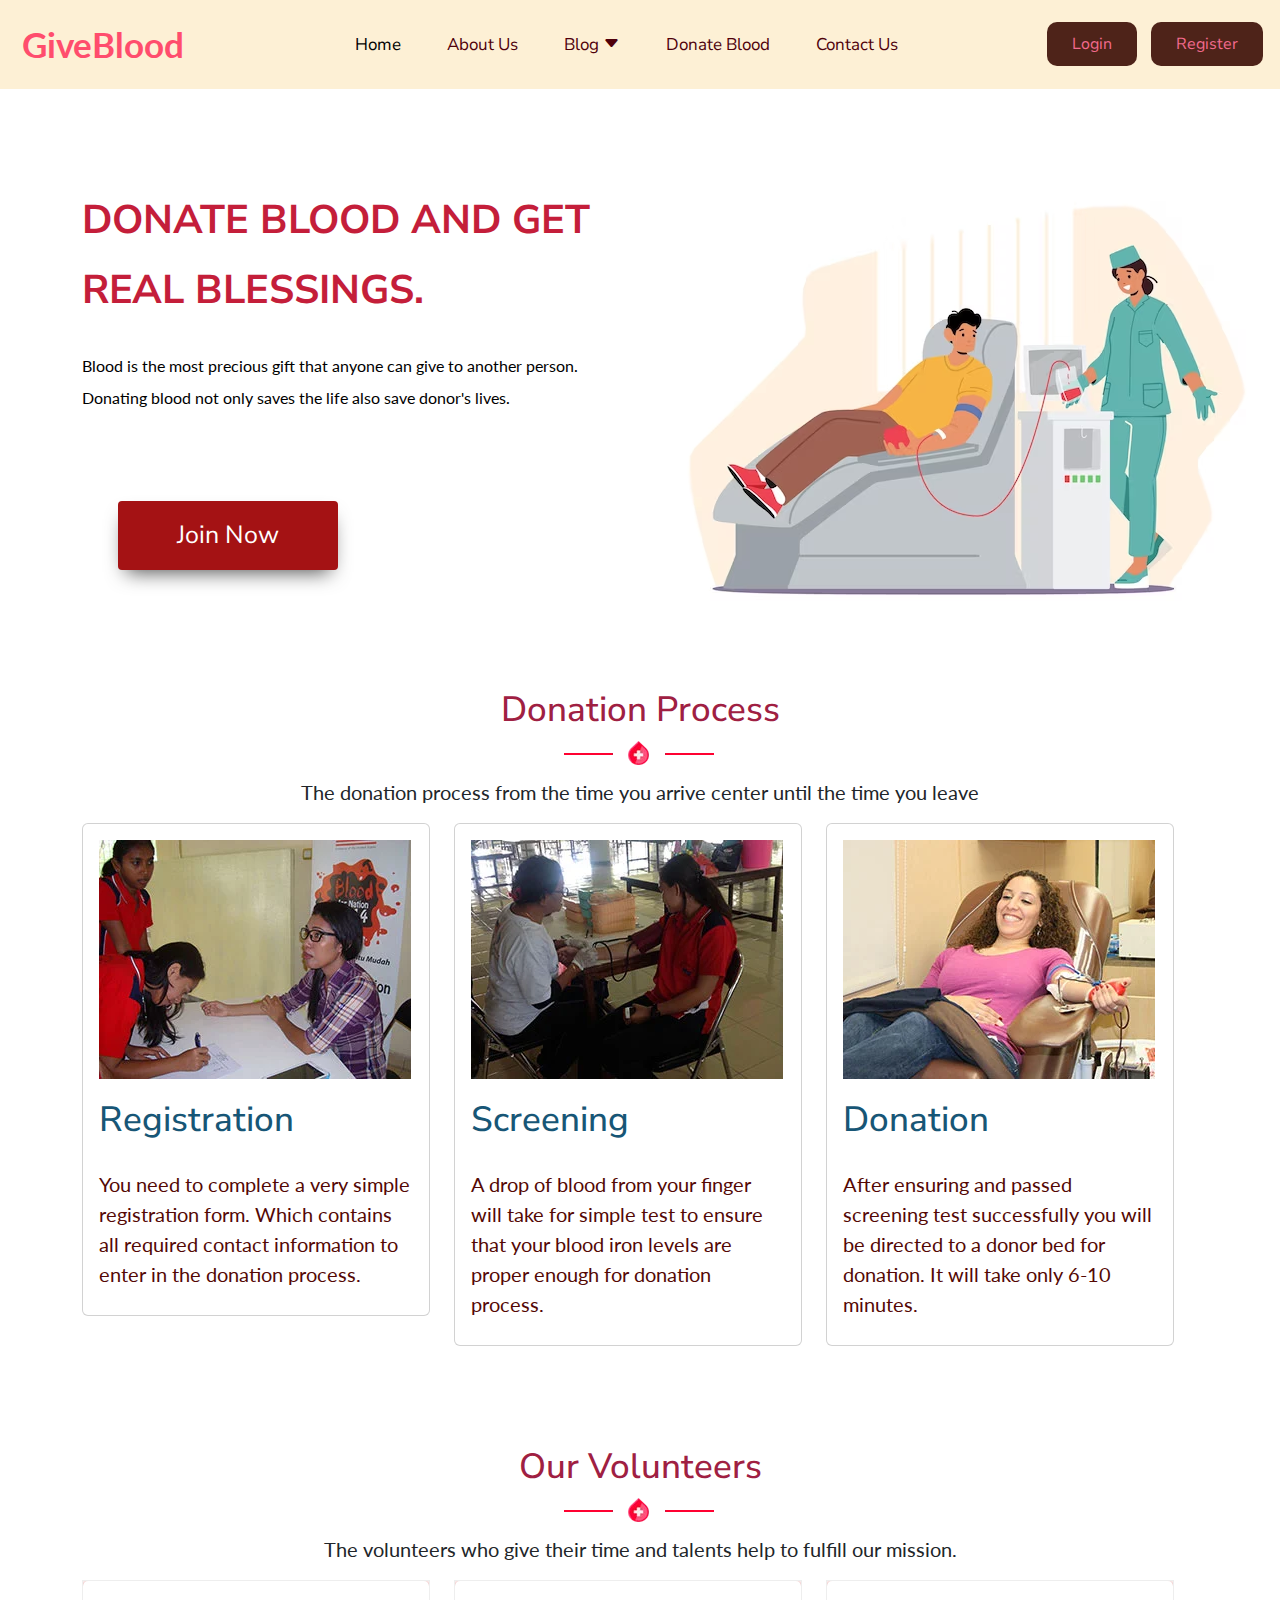
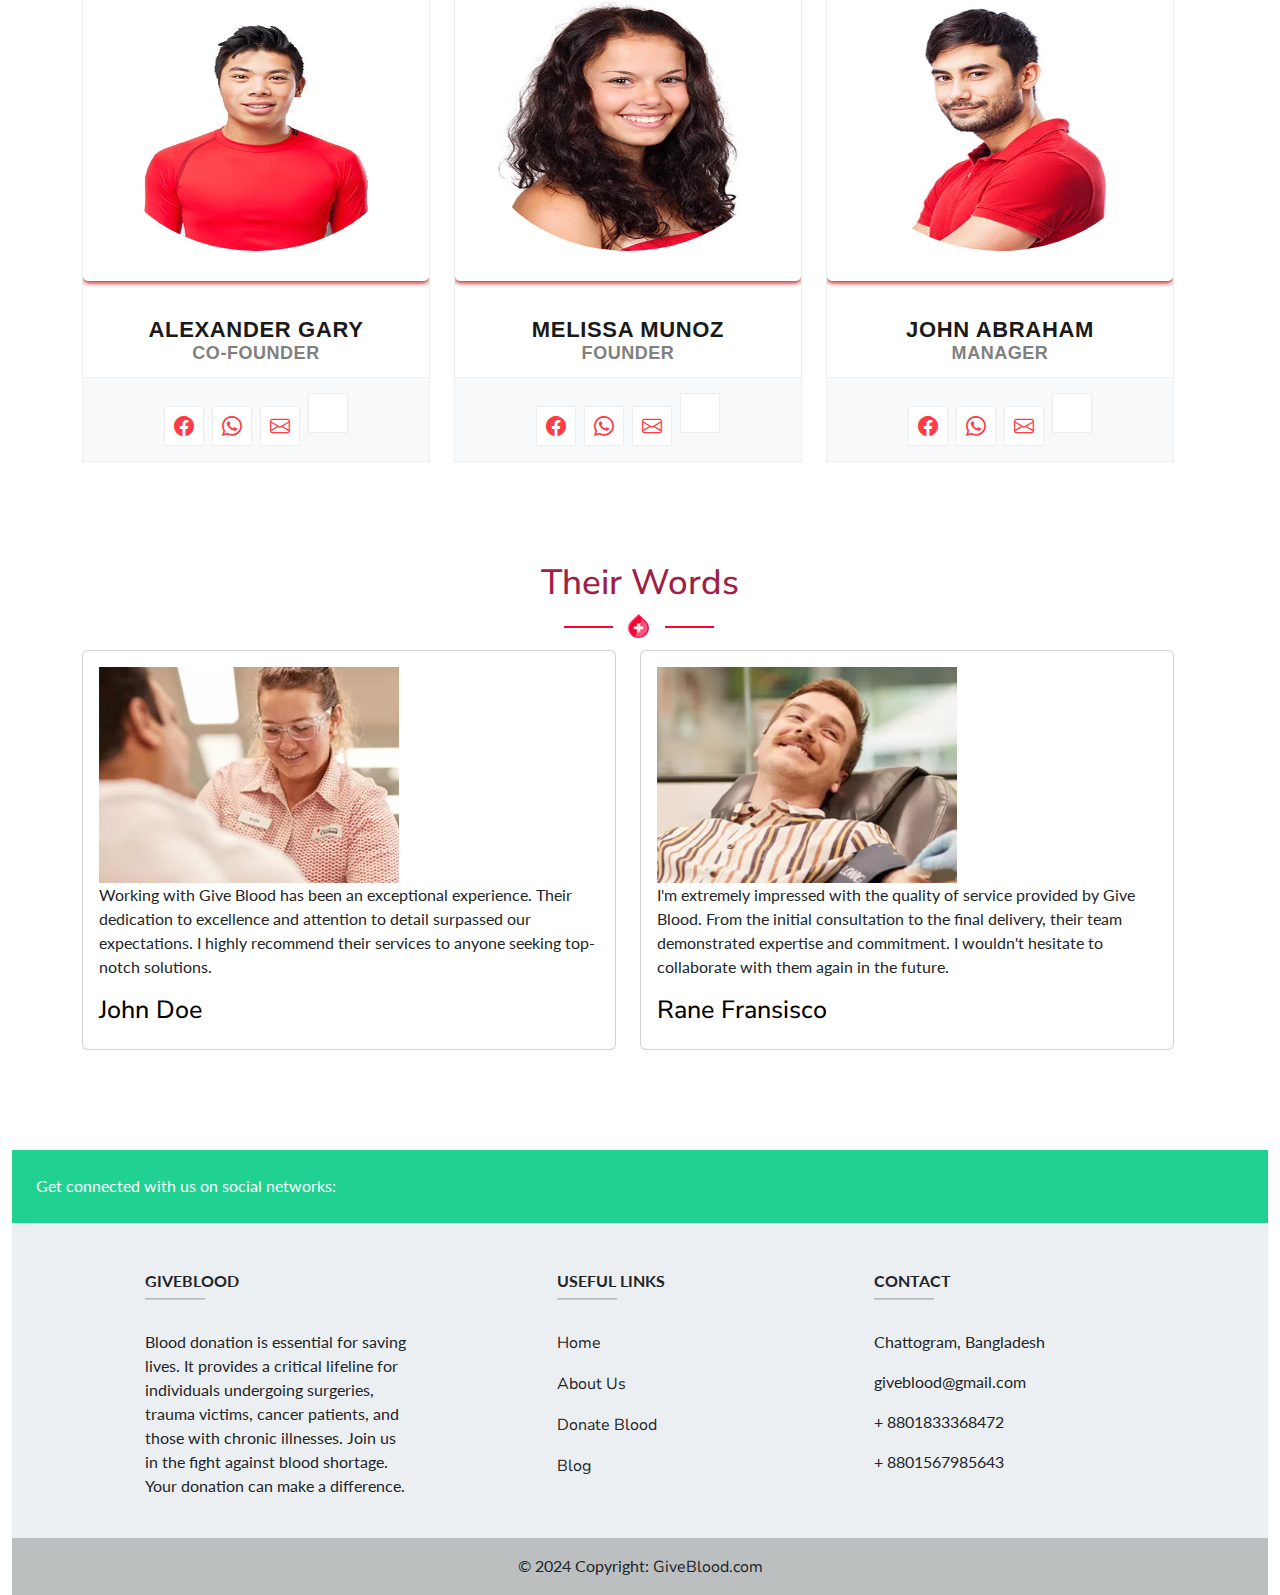
==== index.html @ b0a69bfb "upload" ====
<!DOCTYPE html>
<html lang="en">
<head>
    <meta charset="UTF-8">
    <meta name="viewport" content="width=device-width, initial-scale=1.0">
    <title>Give Blood - Home</title>

    <!-- font awesome cdn -->
    <link rel="stylesheet" href="https://cdnjs.cloudflare.com/ajax/libs/font-awesome/6.5.2/css/all.min.css" integrity="sha512-SnH5WK+bZxgPHs44uWIX+LLJAJ9/2PkPKZ5QiAj6Ta86w+fsb2TkcmfRyVX3pBnMFcV7oQPJkl9QevSCWr3W6A==" crossorigin="anonymous" referrerpolicy="no-referrer" />
    <!-- google fonts link (Nunito) -->
    <link rel="preconnect" href="https://fonts.googleapis.com">
    <link rel="preconnect" href="https://fonts.gstatic.com" crossorigin>
    <link href="https://fonts.googleapis.com/css2?family=Nunito+Sans:ital,opsz,wght@0,6..12,200..   1000;1,6..12,200..1000&display=swap" rel="stylesheet">
    <!-- Lato font family link -->
    <link rel="preconnect" href="https://fonts.googleapis.com">
    <link rel="preconnect" href="https://fonts.gstatic.com" crossorigin>
    <link href="https://fonts.googleapis.com/css2?family=Lato:ital,wght@0,100;0,300;0,400;0,700;0,  900;1,100;1,300;1,400;1,700;1,900&display=swap" rel="stylesheet">

    <!-- bootstrap icon cdn -->
    <link rel="stylesheet" href="https://cdn.jsdelivr.net/npm/bootstrap-icons@1.11.3/font/bootstrap-icons.min.css">
    <!-- bootstrap css link -->
    <link rel="stylesheet" href="./assets/vendors/css/bootstrap.min.css">
    <!-- reset css link -->
    <link rel="stylesheet" href="./assets/css/reset.css">
    <!-- main css link -->
    <link rel="stylesheet" href="./assets/css/style.css">
    <!-- responsive css link -->
    <link rel="stylesheet" href="./assets/css/responsive.css">
</head>
<body>
    <!-- Header Start -->
    <header>
        <nav class="navbar navbar-expand-lg">
            <div class="container-fluid">
              <a class="navbar-brand" href="index.html">GiveBlood</a>
              <button class="navbar-toggler" type="button" data-bs-toggle="collapse" data-bs-target="#navbarSupportedContent" aria-controls="navbarSupportedContent" aria-expanded="false" aria-label="Toggle navigation">
                <span></span>
                <span></span>
                <span></span>
              </button>
              <div class="collapse navbar-collapse justify-content-between" id="navbarSupportedContent">
                <ul class="navbar-nav ms-auto mb-2 mb-lg-0">
                  <li class="nav-item">
                    <a class="nav-link active" aria-current="page" href="index.html">Home</a>
                  </li>
                  <li class="nav-item">
                    <a class="nav-link" href="about.html">About Us</a>
                  </li>
                  <li class="nav-item dropdown">
                    <a class="nav-link dropdown-toggle" href="blog.html" role="button" data-bs-toggle="dropdown" aria-expanded="false">
                      Blog <i class="bi bi-caret-down-fill"></i>
                    </a>
                    <ul class="dropdown-menu">
                      <li><a class="dropdown-item" href="blog.html">Blood Donation Tips</a></li>
                      <li><a class="dropdown-item" href="blog.html">Health & Wellness</a></li>
                      <li><a class="dropdown-item" href="blog.html">Community & Events</a></li>
                      <li><a class="dropdown-item" href="blog.html">Gallery</a></li>
                      <li><a class="dropdown-item" href="blog.html">Campaigns</a></li>
                      <li><a class="dropdown-item" href="blog.html">FAQs</a></li>
                    </ul>
                  </li>
                  <li class="nav-item">
                    <a class="nav-link" href="donate_blood.html">Donate Blood</a>
                  </li>
                  <li class="nav-item">
                    <a class="nav-link" href="contact.html">Contact Us</a>
                  </li>
                </ul>
                <div class="button ms-auto">
                  <button><a class="nav-link" href="login.html">Login</a></button>
                  <button><a class="nav-link" href="register.html">Register</a></button>
              </div>
              </div>
            </div>
          </nav>
    </header>
    <!-- Header End -->

    <!-- Main Start -->
    <main>
      <!--  hero section start -->
      <section id="hero">
        <div class="container">
            <div class="row">
                <div class="col-lg-12 col-md-12">
                    <div class="inner_container">
                        <h1>
                            Donate blood and get real blessings.
                        </h1>					
                        <p>Blood is the most precious gift that anyone can give to another person.<br>
                            Donating blood not only saves the life also save donor's lives.
                        </p>
                        <a href="register.html" target="_blank" class="join_btn">Join Now</a>   
                    </div>
                </div> <!-- end .col-md-12  -->
            </div>
        </div>
    </section>
      <!-- hero section end -->

      
      <!--  donation process start -->
    <section id="donation">
      <div class="container">
        <div class="row">
          <div class="col-md-12 col-sm-12 text-center">
            <h2>Donation Process</h2>
            <img class="text-center" src="./assets/image/heading_line.png" alt="">
            <p class="section-subheading">The donation process from the time you arrive center until the time you leave</p>
          </div>
          <div class="row">
            <div class="col-lg-4 mb-3 mb-sm-0">
              <div class="card">
                <div class="card-body">
                  <img src="./assets/image/card_1_img.webp" alt="">
                  <h2 class="card-title">Registration</h2>
                  <p class="card-text">You need to complete a very simple registration form. Which contains all required contact information to enter in the donation process.</p>
                </div>
              </div>
            </div>
            <div class="col-lg-4">
              <div class="card">
                <div class="card-body">
                  <img src="./assets/image/card_2_img.webp" alt="">
                  <h2 class="card-title">Screening</h2>
                  <p class="card-text">A drop of blood from your finger will take for simple test to ensure that your blood iron levels are proper enough for donation process.</p>
                </div>
              </div>
            </div>
            <div class="col-lg-4">
              <div class="card">
                <div class="card-body">
                  <img src="./assets/image/card_3_img.webp" alt="">
                  <h2 class="card-title">Donation</h2>
                  <p class="card-text">After ensuring and passed screening test successfully you will be directed to a donor bed for donation. It will take only 6-10 minutes.</p>
                </div>
              </div>
            </div>
          </div>
        </div>
      </div>
    </section>
      <!-- donation process end -->

      <!-- our volunteer section start -->
    <section id="volunteers">
      <div class="container">
        <div class="row">
          <div class="col-md-12 col-sm-12 text-center">
            <h2>Our Volunteers</h2>
            <img class="text-center" src="./assets/image/heading_line.png" alt="">
            <p>The volunteers who give their time and talents help to fulfill our mission.</p>
          </div
        </div>
        <div class="row">

        <div class="col-lg-4 col-md-offset-0 col-md-4 col-md-offset-0 col-sm-8 col-sm-offset-2 col-xs-10 col-xs-offset-1">

              <div class="team-layout-1">       

                  <figure class="team-member">
                      <a href="#" title="ALEXANDER GARY">
                          <img src="./assets/image/volunteer_1.webp" alt="ALEXANDER GARY"/>
                      </a>
                  </figure>
                  <article class="team-info">
                      <h3>ALEXANDER GARY</h3>                                   
                      <h4>Co-Founder</h4>
                  </article>
                  <div class="team-content">
                    <div class="team-social-share text-center clearfix">
                        <a href="https://www.facebook.com/" target="_blank" ><i class="bi bi-facebook"></i></a>
                        <a href="https://www.whatsapp.com/" target="_blank"><i class="bi bi-whatsapp"></i></a>
                        <a href="https://mail.google.com/mail" target="_blank"><i class="bi bi-envelope"></i></a>
                        <a href="https://bd.linkedin.com/" target="_blank"><i class="fa-brands fa-linkedin"></i></a>
                    </div> 
                </div>                           
              </div> 
          </div>

          <div class="col-lg-4 col-md-offset-0 col-md-4 col-md-offset-0 col-sm-8 col-sm-offset-2 col-xs-10 col-xs-offset-1">

              <div class="team-layout-1">       

                  <figure class="team-member">
                      <a href="#" title="MELISSA MUNOZ">
                          <img src="./assets/image/volunteer_2.webp" alt="MELISSA MUNOZ" />
                      </a>

                  </figure> 
                  <article class="team-info">
                      <h3>MELISSA MUNOZ</h3>                                   
                      <h4>Founder</h4>
                  </article>
                  <div class="team-content">
                    <div class="team-social-share text-center clearfix">
                        <a href="https://www.facebook.com/" target="_blank" ><i class="bi bi-facebook"></i></a>
                        <a href="https://www.whatsapp.com/" target="_blank"><i class="bi bi-whatsapp"></i></a>
                        <a href="https://mail.google.com/mail" target="_blank"><i class="bi bi-envelope"></i></a>
                        <a href="https://bd.linkedin.com/" target="_blank"><i class="fa-brands fa-linkedin"></i></a>
                    </div> 
                </div>                               
              </div>
          </div> 

          <div class="col-lg-4 col-md-offset-0 col-md-4 col-md-offset-0 col-sm-8 col-sm-offset-2 col-xs-10 col-xs-offset-1">

              <div class="team-layout-1">       

                  <figure class="team-member">
                      <a href="#" title="JOHN ABRAHAM">
                          <img src="./assets/image/volunteer_3.webp" alt="JOHN ABRAHAM" />
                      </a>                               
                  </figure> 

                  <article class="team-info">
                      <h3>JOHN ABRAHAM</h3>                                   
                      <h4>Manager</h4>
                  </article>
                  <div class="team-content">
                    <div class="team-social-share text-center clearfix">
                        <a href="https://www.facebook.com/" target="_blank" ><i class="bi bi-facebook"></i></a>
                        <a href="https://www.whatsapp.com/" target="_blank"><i class="bi bi-whatsapp"></i></a>
                        <a href="https://mail.google.com/mail" target="_blank"><i class="bi bi-envelope"></i></a>
                        <a href="https://bd.linkedin.com/" target="_blank"><i class="fa-brands fa-linkedin"></i></a>
                    </div> 
                </div>                               
              </div>
          </div> 
      </div> 
      </div>
    </section>
    <!-- our volunteer section end -->

    <!--Our Testimonial Section Start-->
    <section id="testimonial">
      <div class="container">
        <div class="row">
          <div class="col-md-12 col-sm-12 text-center">
            <h2>Their Words</h2>
            <img src="./assets/image/heading_line.png" alt="">
          </div>
          <div class="row">
            <div class="col-lg-6 mb-3 mb-sm-0">
              <div class="card">
                <div class="card-body">
                  <img class="text-center"src="./assets/image/testimonial_img_1.webp" alt="" width="300px">
                  <p class="card-text">Working with Give Blood has been an exceptional experience. Their dedication to excellence and attention to detail surpassed our expectations. I highly recommend their services to anyone seeking top-notch solutions.</p>
                  <h2 class="card-title">John Doe</h2>
                </div>
              </div>
            </div>
            <div class="col-lg-6">
              <div class="card">
                <div class="card-body">
                  <img class="text-center"src="./assets/image/testimonial_img_2.webp" alt="" width="300px">
                  <p class="card-text">I'm extremely impressed with the quality of service provided by Give Blood. From the initial consultation to the final delivery, their team demonstrated expertise and commitment. I wouldn't hesitate to collaborate with them again in the future.</p>
                  <h2 class="card-title">Rane Fransisco</h2>
                </div>
              </div>
            </div>
          </div>
        </div>
      </div>
    </section>
<!--Our Testimonial Section End-->
    </main>
    <!-- Main End -->

    <!-- Footer Start -->
    <footer>
      <div class="container-fluid">
        <!-- Footer -->
        <footer
                class="text-center text-lg-start text-dark"
                style="background-color: #ECEFF1"
                >
          <!-- Section: Social media -->
          <section
                   class="d-flex justify-content-between p-4 text-white"
                   style="background-color: #21D192"
                   >
            <!-- Left -->
            <div class="me-5">
              <span>Get connected with us on social networks:</span>
            </div>
            <!-- Left -->
      
            <!-- Right -->
            <div>
              <a href="https://www.facebook.com/" target="_blank" class="text-white me-4">
                <i class="fab fa-facebook-f"></i>
              </a>
              <a href="https://www.twitter.com/" target="_blank" class="text-white me-4">
                <i class="fab fa-twitter"></i>
              </a>
              <a href="https://www.google.com/" target="_blank"  class="text-white me-4">
                <i class="fab fa-google"></i>
              </a>
              <a href="https://www.instagram.com/" target="_blank"  class="text-white me-4">
                <i class="fab fa-instagram"></i>
              </a>
              <a href="https://bd.linkedin.com/" target="_blank"  class="text-white me-4">
                <i class="fab fa-linkedin"></i>
              </a>
            </div>
            <!-- Right -->
          </section>
          <!-- Section: Social media -->
      
          <!-- Section: Links  -->
          <section class="">
            <div class="container text-center text-md-start mt-5">
              <!-- Grid row -->
              <div class="row mt-3">
                <!-- Grid column -->
                <div class="col-md-3 col-lg-4 col-xl-3 mx-auto mb-4">
                  <!-- Content -->
                  <h6 class="text-uppercase fw-bold">GiveBlood</h6>
                  <hr
                      class="mb-4 mt-0 d-inline-block mx-auto"
                      style="width: 60px; background-color: #7c4dff; height: 2px"
                      />
                  <p>
                    Blood donation is essential for saving lives. It provides a critical lifeline for individuals undergoing surgeries, trauma victims, cancer patients, and those with chronic illnesses. Join us in the fight against blood shortage. Your donation can make a difference.
                  </p>
                </div>
                <!-- Grid column -->
                <!-- Grid column -->
                <div class="col-md-3 col-lg-2 col-xl-2 mx-auto mb-4">
                  <!-- Links -->
                  <h6 class="text-uppercase fw-bold">Useful links</h6>
                  <hr
                      class="mb-4 mt-0 d-inline-block mx-auto"
                      style="width: 60px; background-color: #7c4dff; height: 2px"
                      />
                  <p>
                    <a href="index.html" class="text-dark">Home</a>
                  </p>
                  <p>
                    <a href="about.html" class="text-dark">About Us</a>
                  </p>
                  <p>
                    <a href="donate_blood.html" class="text-dark">Donate Blood</a>
                  </p>
                  <p>
                    <a href="blog.html" class="text-dark">Blog</a>
                  </p>
                </div>
                <!-- Grid column -->
      
                <!-- Grid column -->
                <div class="col-md-4 col-lg-3 col-xl-3 mx-auto mb-md-0 mb-4">
                  <!-- Links -->
                  <h6 class="text-uppercase fw-bold">Contact</h6>
                  <hr
                      class="mb-4 mt-0 d-inline-block mx-auto"
                      style="width: 60px; background-color: #7c4dff; height: 2px"
                      />
                  <p><i class="fas fa-home mr-3"></i> Chattogram, Bangladesh</p>
                  <p><i class="fas fa-envelope mr-3"></i> giveblood@gmail.com</p>
                  <p><i class="fas fa-phone mr-3"></i> + 8801833368472</p>
                  <p><i class="fas fa-print mr-3"></i> + 8801567985643</p>
                </div>
                <!-- Grid column -->
              </div>
              <!-- Grid row -->
            </div>
          </section>
          <!-- Section: Links  -->
      
          <!-- Copyright -->
          <div
               class="text-center p-3"
               style="background-color: rgba(0, 0, 0, 0.2)"
               >
            © 2024 Copyright:
            <a class="text-dark" href="https://giveblood.com/"
               >GiveBlood.com</a
              >
          </div>
          <!-- Copyright -->
        </footer>
        <!-- Footer -->
      </div>
      <!-- End of .container -->
    </footer>
    <!-- Footer End -->








    <!-- jquery JS src -->
    <script src="./assets/vendors/js/jquery-3.7.1.min.js"></script>
    <!-- bootstrap JS src -->
    <script src="./assets/vendors/js/bootstrap.bundle.min.js"></script>
    <!-- Main Jquery JS src -->
    <script src="./assets/js/jquery.js"></script>
    <!-- main app.js src -->
    <script src="./assets/js/app.js"></script>
</body>
</html>
---- assets/css/style.css ----
/* hero section css start */
#hero .inner_container{
    width: 50%;
}
#hero{
    background-image: url(./../image/banner_bg.avif);
    background-position: right;
    background-repeat: no-repeat;
    height:600px;
    display: flex;
    align-items: center;
}
#hero .inner_container h1 {
    font-size: 40px;
    line-height: 70px;
    font-weight: 400px;
    color:#C41E3A;
    padding-top: 14px;
    padding-bottom: 17px;
    text-transform: uppercase;
  }
#hero .inner_container p{
    font-size: 16px;
    color:black;
    line-height: 32px;
    padding-bottom: 35px;
  }
#hero .join_btn{
    border-radius: 4px;
    background-color: #A41214;
    border: none;
    color: #fff;
    text-align: center;
    font-size: 25px;
    padding: 16px;
    width: 220px;
    transition: all 0.5s;
    cursor: pointer;
    margin: 36px;
    box-shadow: 0 10px 20px -8px rgba(0, 0, 0,.7);
}

#hero .join_btn{
    cursor: pointer;
    display: inline-block;
    position: relative;
    transition: 0.5s;
  }
  

#hero .join_btn:after {
    content: '»';
    position: absolute;
    opacity: 0;  
    top: 14px;
    right: -20px;
    transition: 0.5s;
  }
  

#hero .join_btn:hover{
    padding-right: 24px;
    padding-left:8px;
  }
  

#hero .join_btn:hover:after {
    opacity: 1;
    right: 10px;
}
  
/* hero section css end */

/* donation process css start */
#donation{
    margin-bottom: 100px;
}
#donation h2{
    font-size: 35px;
    color: #9F2042;
}
#donation p{
    font-size: 20px;
}
#donation .card{
    transition: 0.5s ;
}
#donation .card:hover{
    transform: scale(1.05) ;
    box-shadow: rgba(50, 50, 93, 0.25) 0px 13px 27px -5px, rgba(255, 80, 80, 2.3) 0px 8px 16px -8px;;
}
#donation .card-body h2{
    padding: 20px 0 ;
    position: relative;
    color:#175676;
}
#donation .card-body p{
    padding: 0 0 10px;
    color: #540804;
}
#donation .card-body img{
    transition: transform .2s;
}
#donation .card-body img:hover{
  transform: rotate(5deg);
  transition: transform 0.3s ease-in-out;
}
#donation .card-body h2::after{
    position: absolute;
    content: "";
    width: 0%;
    height: 2px;
    background-color: #f45b5b;
    right: 0;
    bottom: 0;
    transition: 0.5s;
}
#donation .card-body h2:hover::after,
#donation .card-body h2.active::after {
    width: 50%;
    left: 0;
    right: auto;
}

/* donation process css end */

/* our volunteers css start */
#volunteers{
    margin-bottom: 100px;
}
#volunteers h2{
    font-size: 35px;
    color: #9F2042;
}
#volunteers p{
    font-size: 20px;
}
  .team-layout-1 {
    text-align: center;
    position: relative;
    overflow: hidden;
    border: 1px solid #EEE;
  }
  .team-layout-1 .team-member img {
    vertical-align: middle;
    width: 100%;
  }
  .team-layout-1 .team-info {
    padding: 5px 12px;
    text-align: center;
  }
  .team-layout-1 h3 {
    font-family: 'Dosis', sans-serif;
    text-transform: uppercase;
    margin: 15px 0 0 0;
    font-size: 22px;
    letter-spacing: 0.03em;
    font-weight: 700;
    color: #1A1A1A;
  }
  .team-layout-1 h4 {
    font-family: 'Dosis', sans-serif;
    color: #808080;
    text-transform: uppercase;
    font-size: 18px;
    letter-spacing: 0.03em;
    font-weight: 600;
  }
  .team-layout-1 p {
    margin-top: 0;
  }
  .team-layout-1 .team-content {
    background: #F8F9FA;
  }
  .team-layout-1 .team-content .team-social-share {
    border-top: 1px solid #EEE;
    margin: 0px 0px;
    padding: 15px;
  }
  .team-layout-1 .team-content .team-social-share a {
    display: inline-block;
    height: 40px;
    line-height: 40px;
    margin: 0 2px;
    text-align: center;
    font-size: 20px;
    width: 40px;
    color: #FE3C47;
    border: 1px solid #EEE;
    background: #FFFFFF;
  }
  .team-layout-1 .team-content .team-social-share a:hover {
    color: #d3010d;
  }
/* our volunteers css end */

/* testimonial section css start */
#testimonial{
    margin-bottom: 100px;
}
#testimonial h2{
    font-size: 35px;
    color: #9F2042;
}
#testimonial p{
    font-size: 16px;
}
#testimonial .card-title{
    font-size: 25px;
    color: black;
}
/* testimonial section css end */

/* about us page css start */

/* hero section start */

#hero_about{
    background-image: url(./../image/home_1_slider_1.webp);
    height: 550px;
    background-size: cover;
    background-repeat: no-repeat;
    height:600px;
    display: flex;
    align-items: center;
    margin-bottom: 100px;
}
#hero_about p{
    text-align: center;
    width: 100%;
    font-size: 65px;
    color:#219ebc;
}
/* hero section end */

/* our mission and vision */

#mission_vision {
    padding: 50px 0;
    text-align: center;
}
#mission_vision #line_img{
    padding-bottom: 20px;
}
#mission_vision .container {
    display: flex;
    justify-content: space-around;
    align-items: flex-start;
    position: relative; /* Add relative positioning to the container */
}
#mission_vision span h2{
    font-size: 35px;
}
#mission_vision img{
    margin-bottom: 35px;
}
#mission_vision .mission,
#mission_vision .vision {
    width: 45%; /* Adjust width as needed */
}

#mission_vision .vision::before {
    content: "";
    position: absolute;
    top: 50%;
    width: 2px;
    height: 100%;
    background-color: #7e0808; /* Adjust color as needed */
    transform: translateY(-50%);
}
#mission_vision .mission::before{
    content: "";
    position: absolute;
    width: 35px;
    height: 35px;
    border-radius: 50%;
    border: 2px dotted #7e0808;
    top: -10%;
    left: 47.5%;
    background-color: #4169E1;
    z-index: 99;
}
#mission_vision .mission::after{
    content: "";
    position: absolute;
    width: 20px;
    height: 20px;
    border-radius: 50%;
    border: 2px dotted #025402;
    top: -6.8%;
    left: 48.15%;
    background-color: 	#FF00FF;
    z-index: 99;
}

#mission_vision .vision::before {
    left: 49%; /* Adjust position as needed */
}

#mission_vision h2 {
    font-size: 28px;
    color: #d50e0e;
    text-align: center;
    margin-bottom: 10px;
    position: relative; /* Add relative positioning to the headings */
}
#mission_vision #symbol{
    font-size: 20px;
    color:	#DE3163;
    margin-left: 150px;
    padding-bottom: 20px;
}
#mission_vision i {
    margin-right: 10px;
}

#mission_vision p {
    font-size: 18px;
    line-height: 32px;
}

/* our mission and vision end */

/* counter up section css start */
.section-counter {
  position: relative;
  overflow: hidden;
  padding: 80px 0px;
}
.section-counter .counter-block {
  margin: 30px 0;
  background: #fffefe;
  padding: 25px 0;
  box-shadow: rgba(0, 0, 0, 0.24) 0px 3px 8px;
}
.section-counter .counter-block h4 {
  margin-top: 15px;
  font-family: 'Source Sans Pro', sans-serif;
  font-weight: 500;
  font-family: 'Dosis', sans-serif;
  font-size: 24px;
  text-align: center;
  text-transform: uppercase;
  color: #000000;
  letter-spacing: 0.02em;
  position: relative;
}
.section-counter .counter-block .counter {
  display: block;
  margin-top: 0px;
  font-size: 42px;
  color: #FE3C47;
  font-weight: 600;
  font-family: 'Dosis', sans-serif;
}
.section-counter .counter-block .icon{
  border-radius: 0;
  font-size: 48px;
  line-height: 50px;
  margin: 20px 0;
  text-align: center;
  color: #111;
  opacity: 0.4;
}

/* counter up section css end */

/* why donate blood css start */
.why-donate {
    padding: 50px 0;
    text-align: center;
  }
  
  .why-donate h2 {
    font-size: 35px;
    margin-bottom: 30px;
    color: #a00f0f;
  }
  
  .card-container {
    display: flex;
    flex-wrap: wrap;
    justify-content: center;
    gap: 20px;
  }
  
  .benefit-card {
    background-color: #ffbaba;
    border-radius: 5px;
    padding: 20px;
    width: 300px; /* Adjust width as needed */
    box-shadow: 0 2px 5px rgba(0, 0, 0, 0.1);
    transition: all 0.2s ease-in-out;
  }
  
  .benefit-card:hover {
    transform: scale(1.02);
  }
  
  .benefit-card img {
    width: 100%;
    border-radius: 5px;
    margin-bottom: 15px;
  }
  
  .benefit-card h3 {
    font-size: 1.2rem;
    margin-bottom: 10px;
    color: #333;
  }
  
  .benefit-card p {
    font-size: 1rem;
    line-height: 32px;
    color: #666;
  }
  
  .disclaimer {
    margin-top: 20px;
    font-size: 0.8rem;
    color: #999;
    padding-bottom: 20px;
  }
  
  .btn-primary {
    display: inline-block;
    padding: 10px 20px;
    background-color: #e74c3c; /* Replace with your primary color */
    color: #fff;
    border: none;
    border-radius: 5px;
    font-size: 1rem;
    margin-top: 20px;
    cursor: pointer;
    transition: all 0.2s ease-in-out;
  }
  
  .btn-primary:hover {
    background-color: #c0392b;
  }
  /* why donate blood end */

  /* how to donate css start */
  #how-to-donate {
    background-color: #ffffff;
    padding: 50px 0;
    text-align: center;
}
#how-to-donate h2{
    font-size: 35px;
    margin-bottom: 20px;
    color:#C41E3A;
    text-align: center;
}
.steps {
    display: flex;
    flex-wrap: wrap;
    justify-content: center;
}

.step {
    width: calc(33.33% - 20px);
    margin: 0 10px 20px;
    padding: 30px;
    background-color: #d25555;
    box-shadow: 0 2px 5px rgba(0, 0, 0, 0.1);
    border-radius: 15px;
    text-align: center;
    transition: transform 0.3s ease;
}

.step:hover {
    transform: translateY(-5px);
}

.step-number {
    font-size: 24px;
    font-weight: bold;
    color: #ffffff; 
    margin-bottom: 20px;
}

.step-content h3 {
    font-size: 20px;
    margin-bottom: 20px;
    color: 	#FAD5A5; 
}

.step-content p {
    font-size: 16px;
    color: #ffffff;
    line-height: 1.5;
}
.btn-container {
    text-align: center; 
    margin-top: 40px; 
}
.btn:hover {
    background-color: #c82333; 
}
.btn {
    display: inline-block;
    background-color: #dc3545;
    color: #fff;
    padding: 10px 20px;
    text-decoration: none;
    border-radius: 5px;
    transition: background-color 0.3s ease;
    margin: auto;
}

.btn:hover {
    background-color: #c82333; 
}

  /* how to donate css end */

/* impect css start*/
#impact {
    padding: 50px 0;
    text-align: center;
}

#impact h2 {
    font-size: 35px;
    font-weight: bold;
    margin-bottom: 20px;
    color:#c31b1b;
    text-align: center;
}

#impact .text-block {
    margin: 80px 0px;
    width: 50%;
    background-color: #d2d2ed;
}

#impact .text-block p {
    font-size: 18px;
    line-height: 1.6;
    text-align: center;
    padding-top: 25px;
}

#impact .video-testimonial {
    width: 50%; 
    padding: 40px 20px;
}

#impact .video-testimonial iframe {
    border: 10px solid #fd4545; 
    border-radius: 20px; 
    box-shadow: 0 0 20px rgba(0, 0, 0, 0.1); 
    transition: transform 0.3s ease; 
}

#impact .video-testimonial:hover iframe {
    transform: scale(1.05); 
}
/* impect css end */


 /* volunteer section css start */

  .volunteer {
    padding: 50px 0;
    text-align: center;
  }
  
  .volunteer h2 {
    font-size: 35px;
    margin-bottom: 15px;
    color: #a00f0f;
  }
 .volunteer span{
    font-size:  20px;
 }
  .card-container {
    display: flex;
    flex-wrap: wrap;
    justify-content: center;
    gap: 20px;
    margin-top: 50px;
  }
  
  .volunteer_card {
    background-color: #fcfcfc;
    border-radius: 5px;
    padding: 20px;
    width: 300px; /* Adjust width as needed */
    box-shadow: 0 2px 5px rgba(0, 0, 0, 0.1);
    transition: all 0.2s ease-in-out;
  }
  
  .volunteer_card:hover {
    transform: scale(1.02);
  }
  
  .volunteer_card img {
    width: 100%;
    border-radius: 5px;
    margin-bottom: 15px;
  }
  
  .volunteer_card h3 {
    font-size: 1.2rem;
    margin-bottom: 10px;
    color: #333;
  }
  
  .volunteer_card p {
    font-size: 1rem;
    line-height: 32px;
    color: #666;
  }

  .btn-primary {
    display: inline-block;
    padding: 10px 20px;
    background-color: #e74c3c; /* Replace with your primary color */
    color: #fff;
    border: none;
    border-radius: 5px;
    font-size: 1rem;
    margin-top: 20px;
    cursor: pointer;
    transition: all 0.2s ease-in-out;
  }
  
  .btn-primary:hover {
    background-color: #c0392b;
  }

  /* volunteer section css end */

  /* our team css start */

.our-team {
    padding: 50px 0;
    text-align: center;
  }
  
  .our-team h2 {
    font-size:35px;
    margin-bottom: 20px;
    color: #a00f0f;
  }
  
  .team-members {
    display: flex;
    flex-wrap: wrap;
    justify-content: center;
    gap: 20px;
  }
  
  .team-member {
    text-align: center;
    padding: 20px;
    border-radius: 5px;
    box-shadow: 0 2px 5px rgba(184, 27, 27, 2.1);
  }
  .team-member:hover{
    transform: skew(1deg) scale(1.05);
    background-color: #d25555;
  }
  .team-member img {
    width: 250px;
    height: 250px;
    border-radius: 50%;
    margin-bottom: 10px;
  }
  .team-member img:hover{
    border: 3px solid #540000;
  }
  .team-member h3 {
    font-size: 25px;
    margin-bottom: 10px;
    color: #060606;
  }
  .team-member p {
    font-size: 18px;
    color: #000000;
  }
  
  /* our team css end */
 /* Style for Volunteer Opportunities section */
#be_volunteer a{
    margin-left: 45%;
    margin-bottom: 150px;
}
/* volunteer css end */
/* about us page css end */

/* blog page css start */



/* blog page css end */
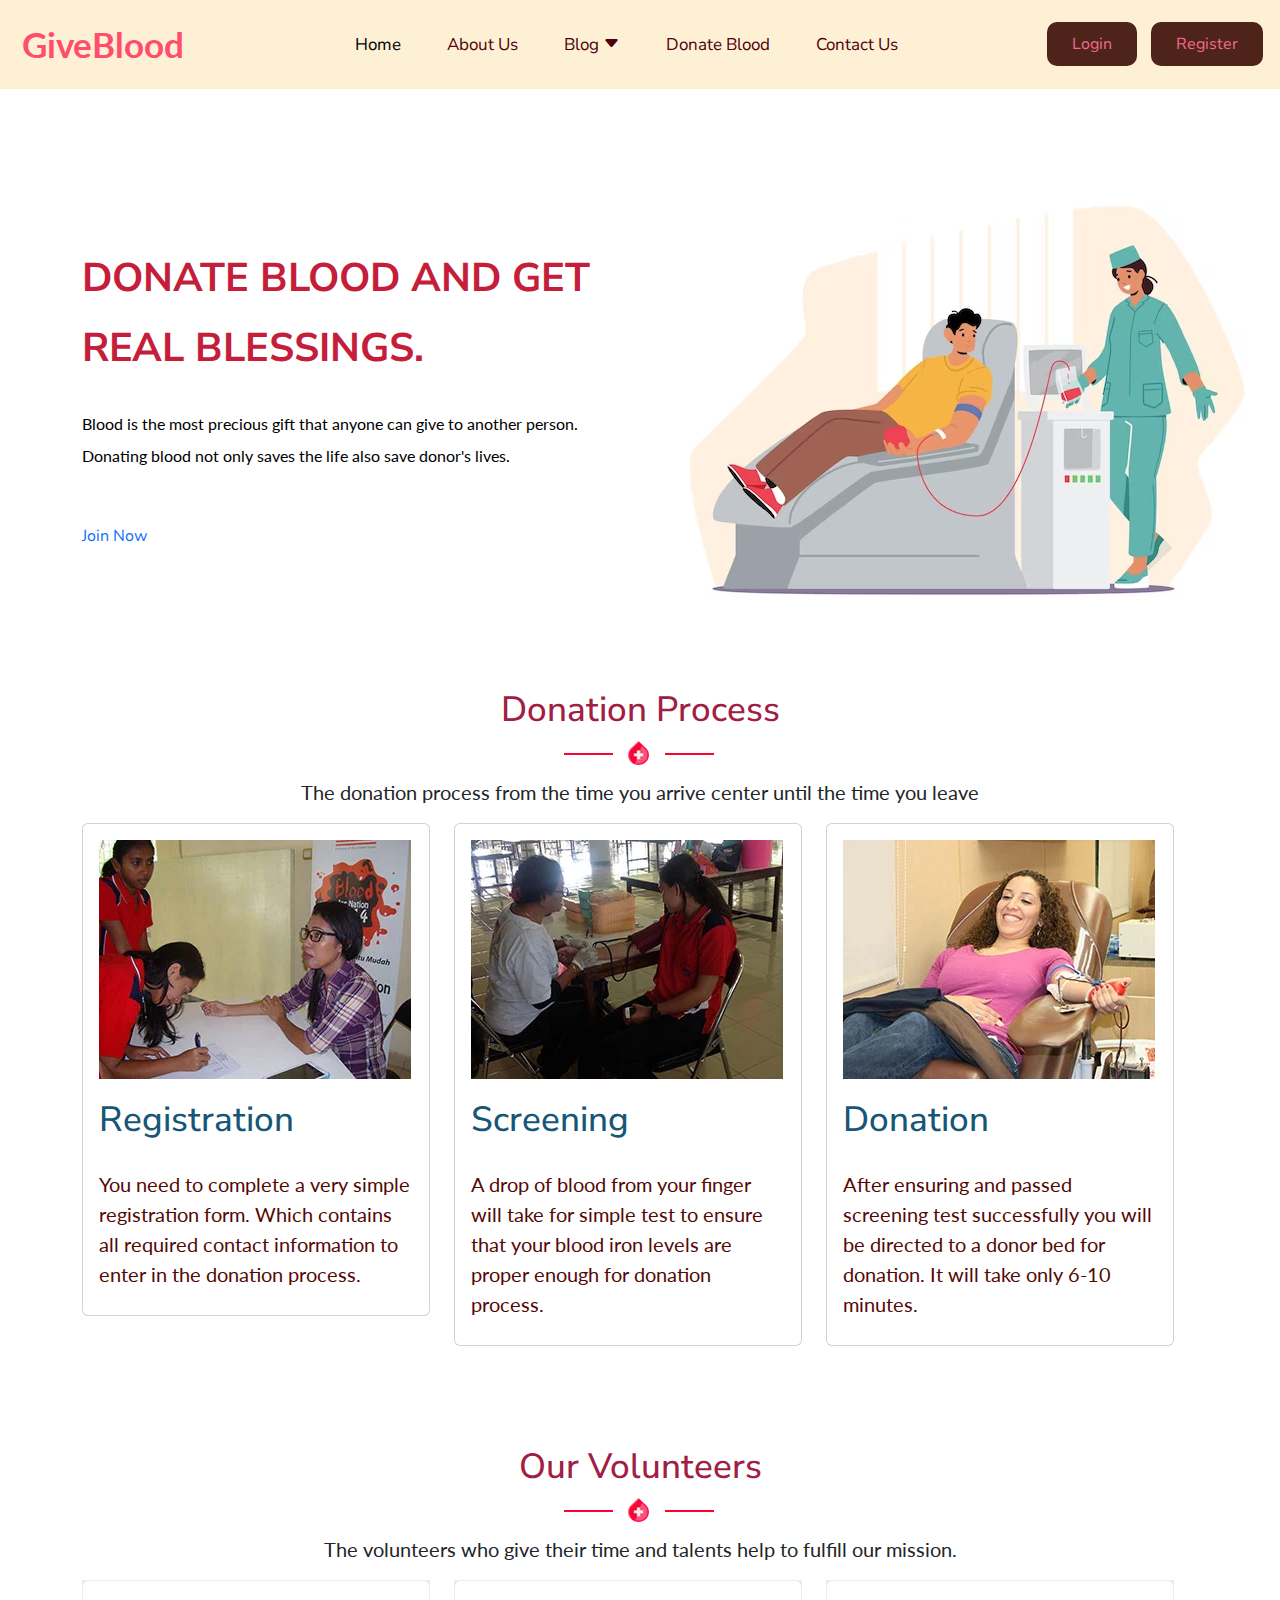
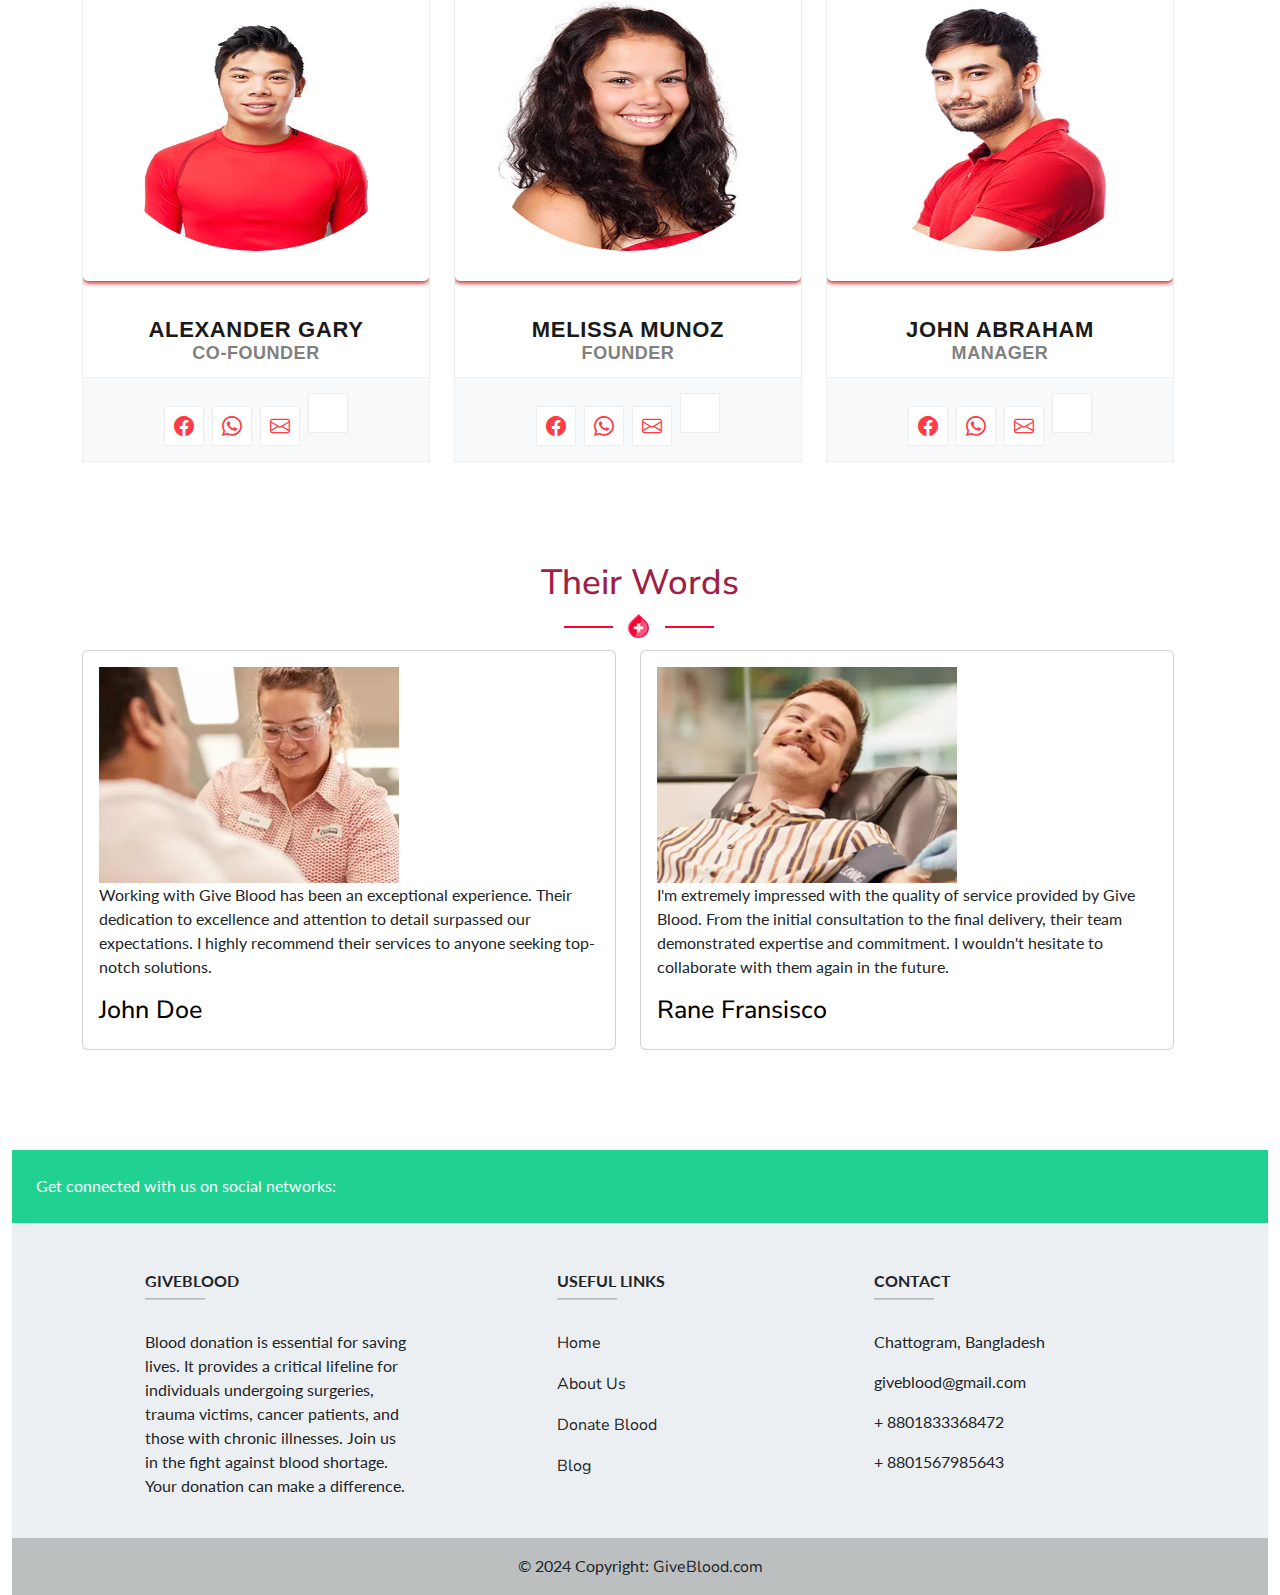
==== commit 007434c0: "updated" ====
--- a/index.html
+++ b/index.html
@@ -90,7 +90,7 @@
                         <p>Blood is the most precious gift that anyone can give to another person.<br>
                             Donating blood not only saves the life also save donor's lives.
                         </p>
-                        <a href="register.html" target="_blank" class="join_btn">Join Now</a>   
+                        <a href="join.html" class="active" target="_blank" class="join_btn">Join Now</a>   
                     </div>
                 </div> <!-- end .col-md-12  -->
             </div>
@@ -389,11 +389,6 @@
 
 
 
-
-
-
-
-
     <!-- jquery JS src -->
     <script src="./assets/vendors/js/jquery-3.7.1.min.js"></script>
     <!-- bootstrap JS src -->
--- a/assets/css/style.css
+++ b/assets/css/style.css
@@ -693,8 +693,742 @@
 /* about us page css end */
 
 /* blog page css start */
-
-
-
+#blog{
+  background-image: url(./../image/blog_hero_bg.avif);
+  background-repeat: no-repeat;
+  background-size: cover;
+  background-position: center;
+  height: 600px;
+}
+#blog h1{
+  padding-top: 100px;
+  color: #1D1A39;
+}
+#blog p{
+  font-size: 20px;
+  color: #ffffff;
+  padding-top: 100px;
+}
+#items{
+  display: flex;
+  justify-content: center;
+  align-items: center;
+  margin: 100px 0;
+}
+#items button{
+  background-color: #f39f5a;
+  padding: 15px 25px;
+}
+#items button span i{
+  color: black;
+  font-size: 16px;
+  padding: 10px;
+}
+#items button p{
+  color:#1D1A39;
+  font-size: 16px;
+  display: inline-flex;
+}
+#blood{
+  position: relative;
+}
+#blood p{
+  text-align: center;
+  font-size: 20px;
+  color:#1D1A39;
+  font-weight: 700;
+}
+#blood ul{
+  position: relative;
+}
+#blood ul li{
+  position: relative;
+  left: 0;
+  color: #1D1A39;
+  margin: 4px 0;
+  border-left: 2px solid #451952;
+  transition: 0.5s;
+  cursor: pointer;
+  background-color: #f5e5e5;
+}
+#blood ul li:hover{
+  left: 10px;
+}
+
+#blood  ul li span {
+  position: relative;
+  padding: 8px;
+  padding-left: 12px;
+  display: inline-block;
+  z-index: 1;
+  transition: 0.5s;
+}
+#blood  ul li:hover span {
+  color: #fff;
+}
+#blood  ul li:before {
+  content: "";
+  position: absolute;
+  width: 100%;
+  height: 100%;
+  background: #ae445a;
+  transform: scaleX(0);
+  transform-origin: left;
+  transition: 0.5s;
+}
+#blood  ul li:hover:before {
+  transform: scaleX(1);
+}
+
+/* gallery css start */
+.section-content-block {
+  padding: 100px 0 100px 0;
+  background: #FFFFFF;
+}
+.section-secondary-bg {
+  background: #F9FAFB !important;
+}
+.section-heading-wrapper {
+  margin-bottom: 32px;
+}
+.section-heading {
+  font-size: 32px;
+  line-height: 36px;
+  font-weight: normal;
+  margin-bottom: 12px;
+}
+.section-heading:after,
+.section-heading:before {
+  display: none;
+}
+.section-subheading {
+  font-size: 18px;
+  padding: 0px;
+}
+.no-padding-gallery .gallery-container {
+  padding: 0px;
+  margin: 0;
+}
+.gallery-light-box {
+  display: block;
+  overflow: hidden;
+  position: relative;
+}
+.gallery-light-box .gallery-img {
+  display: block;
+  position: relative;
+  max-width: 100%;
+  padding: 6px;
+}
+.gallery-light-box .gallery-img:before {
+  background: rgba(237, 47, 44, 0.1);
+  width: 100%;
+  height: 0px;
+  position: absolute;
+  top: 0;
+  left: 0;
+  content: '';
+  -webkit-transition: all 0.5s ease-out;
+  -moz-transition: all 0.5s ease-out;
+  -o-transition: all 0.5s ease-out;
+  transition: all 0.5s ease-out;
+}
+.gallery-light-box .gallery-img:after {
+  font-family: FontAwesome;
+  content: '\f1c5';
+  position: absolute;
+  right: 150%;
+  margin-left: -21px;
+  bottom: -64px;
+  background: #FFFFFF;
+  color: #FE3C47;
+  text-align: center;
+  width: 42px;
+  height: 42px;
+  line-height: 42px;
+  -webkit-border-radius: 100%;
+  -moz-border-radius: 100%;
+  border-radius: 100%;
+  -webkit-background-clip: padding-box;
+  -moz-background-clip: padding;
+  background-clip: padding-box;
+  -webkit-transition: all 0.5s ease-out;
+  -moz-transition: all 0.5s ease-out;
+  -o-transition: all 0.5s ease-out;
+  transition: all 0.5s ease-out;
+}
+.gallery-light-box .gallery-img img {
+  width: 100%;
+  max-width: 100%;
+  display: block;
+  opacity: 1;
+  -webkit-transition: all 0.7s ease-out;
+  -moz-transition: all 0.7s ease-out;
+  -o-transition: all 0.7s ease-out;
+  transition: all 0.7s ease-out;
+}
+.gallery-light-box:hover .gallery-img:before {
+  background: rgba(237, 47, 44, 0.5);
+  width: 100%;
+  height: 1500px;
+}
+.gallery-light-box:hover .gallery-img:after {
+  opacity: 1;
+  top: 50%;
+  left: 50%;
+  margin-top: -24px;
+}
+.gallery-light-box:hover .gallery-img img {
+  opacity: 0.4;
+}
+.gallery-light-box:hover .gallery-img figcaption {
+  bottom: 0px;
+  left: 0;
+}
+/* gallery css end */
+
+/* faq section start */
+#faq {
+  margin: 150px;
+}
+#faq h2{
+  font-size: 35px;
+  color: red;
+}
+
+.layout {
+  width: 600px;
+  margin: auto;
+}
+
+.accordion {
+  padding: 10px;
+  margin-top: 10px;
+  margin-bottom: 10px;
+  background: rgb(105, 206, 105);
+  border-radius: 10px;
+}
+
+.accordion__question p {
+  margin: 5px;
+  padding: 0;
+  font-family: Verdana;
+  font-size: 20px;
+}
+
+.accordion__answer p {
+  margin: 5px;
+  padding: 10px;
+  font-size: large;
+  font-family: Verdana, Geneva, Tahoma, sans-serif;
+  color: rgb(255, 255, 255);
+  background: rgb(82, 170, 122);
+  border-radius: 10px;
+}
+
+.accordion:hover {
+  cursor: pointer;
+}
+
+.accordion__answer {
+  display: none;
+}
+
+.accordion.active .accordion__answer {
+  display: block;
+}
+@media (max-width: 600px) {
+  .accordion {
+      max-width: 100%;
+  }
+}
+/* faq section end */
+
+/* campaign section css start */
+
+.event-latest {
+  background: #F8F9FA;
+  position: relative;
+  margin-bottom: 30px;
+}
+.event-latest .event-latest-thumbnail a {
+  display: block;
+}
+.event-latest .event-latest-thumbnail a img {
+  vertical-align: middle;
+  width: 220px;
+  height: 220px;
+}
+.event-latest .latest-date {
+  border: 2px solid #333333;
+  border-radius: 0px;
+  background: #333333;
+  color: #FFFFFF;
+  display: inline-block;
+  font-size: 16px;
+  letter-spacing: 0.5px;
+  margin-bottom: 15px;
+  padding: 2px 20px 0;
+  text-decoration: none;
+  text-transform: uppercase;
+  transition: all 0.3s ease 0s;
+}
+.event-latest .event-details {
+  padding: 10px 15px 0 0;
+}
+.event-latest .event-latest-title {
+  font-weight: 500;
+  margin-bottom: 15px;
+  font-size: 24px;
+  text-transform: uppercase;
+}
+.event-latest .event-latest-title a {
+  color: #FE3C47;
+}
+.event-latest .event-latest-title a:hover {
+  color: #fe0917;
+}
+.event-latest .event-latest-details {
+  font-size: 14px;
+  margin-bottom: 16px;
+}
+.event-latest .event-latest-details a {
+  border-right: 1px solid #a1a1a1;
+  color: #6e6e6e;
+  display: inline-block;
+  line-height: 14px;
+  margin-right: 3px;
+  padding-right: 8px;
+  transition: all 0.3s ease 0s;
+}
+.event-latest .event-latest-details a:last-child {
+  border-right: medium none;
+  margin-right: 0;
+  padding-right: 0;
+}
+.event-latest .event-latest-details a:hover {
+  color: #212121;
+}
+.hidden-campaigns {
+  display: none; /* Initially hide the additional campaigns */
+}
+
+.show {
+  display: block; /* Show the additional campaigns when toggled */
+}
+#loadMoreBtn{
+  margin-bottom: 50px;
+}
+/* campaign section css end */
+
+/* healthy section start */
+#healthy-section {
+  padding: 50px 0;
+  background-color: #f7f7f7;
+}
+
+#healthy-section h2 {
+  color: #333;
+}
+
+.featured-article, .article-card {
+  margin-bottom: 30px;
+  background-color: #fff;
+  padding: 20px;
+}
+
+.featured-article img, .article-card img {
+  width: 100%;
+  height: auto;
+  margin-bottom: 20px;
+}
+
+.featured-article h3, .article-card h4 {
+  color: #333;
+}
+
+.featured-article p, .article-card p {
+  color: #666;
+}
+
+.btn-primary {
+  background-color: #dc3545;
+  color: #fff;
+}
+
+.btn-secondary {
+  background-color: #007bff;
+  color: #fff;
+}
+.hidden-content {
+  display: none;
+}
+
+.hidden-content.show {
+  display: block;
+}
+/* healthy section end */
 /* blog page css end */
 
+
+
+
+
+/* contact page css start */
+#contact_hero{
+  background-image: url(./../image/contact_hero.webp);
+  background-size: cover;
+  background-repeat: no-repeat;
+  height:600px;
+  display: flex;
+  align-items: center;
+  margin-bottom: 100px;
+}
+.section-contact-block {
+  position: relative;
+  overflow: hidden;
+}
+.section-contact-block .content-block {
+  padding: 0 48px 0 0;
+}
+.section-contact-block .contact-title {
+  font-size: 24px;
+  border-bottom: 3px solid #eeeeee;
+  color: #5c5c5c;
+  padding-bottom: 15px;
+  position: relative;
+}
+.section-contact-block .contact-title:after {
+  bottom: -3px;
+  content: "";
+  height: 3px;
+  left: 0;
+  position: absolute;
+  width: 32px;
+  background: #FE3C47;
+}
+.section-contact-block .contact-info li {
+  margin-bottom: 24px;
+}
+.section-contact-block .contact-info .icon-container {
+  display: inline-block;
+  background: #FE3C47;
+  color: #FFFFFF;
+  width: 32px;
+  height: 32px;
+  line-height: 32px;
+  text-align: center;
+  margin-right: 5px;
+}
+.section-contact-block .contact-info .icon-container i {
+  font-size: 14px;
+}
+.section-contact-block .contact-info address {
+  display: inline-block;
+}
+.section-contact-block .contact-info a {
+  color: #333333;
+}
+.section-contact-block .contact-info a:hover {
+  color: #FE3C47;
+}
+.section-contact-block .contact-form-block {
+  padding: 0 0 0 0px;
+}
+.section-contact-block #contact-form input[type=text],
+.section-contact-block #contact-form input[type=email],
+.section-contact-block #contact-form input[type=url],
+.section-contact-block #contact-form input[type=password] {
+  border: 0px;
+  border-bottom: 1px solid #EEE;
+  line-height: 42px;
+  height: 42px;
+  margin-bottom: 24px;
+  padding-left: 2px;
+  -webkit-border-radius: 0;
+  -moz-border-radius: 0;
+  border-radius: 0;
+  -webkit-background-clip: padding-box;
+  -moz-background-clip: padding;
+  background-clip: padding-box;
+  -webkit-box-shadow: 0 0 0 0 rgba(0, 0, 0, 0.16);
+  -moz-box-shadow: 0 0 0 0 rgba(0, 0, 0, 0.16);
+  box-shadow: 0 0 0 0 rgba(0, 0, 0, 0.16);
+  -webkit-box-shadow: inset 0 0 0 0 rgba(0, 0, 0, 0.2);
+  -moz-box-shadow: inset 0 0 0 0 rgba(0, 0, 0, 0.2);
+  box-shadow: inset 0 0 0 0 rgba(0, 0, 0, 0.2);
+  -webkit-transition: 0.3s 0.2s ease-out;
+  -moz-transition: 0.3s 0.2s ease-out;
+  -o-transition: 0.3s 0.2s ease-out;
+  transition: 0.3s 0.2s ease-out;
+}
+.section-contact-block #contact-form input[type=text]:focus,
+.section-contact-block #contact-form input[type=email]:focus,
+.section-contact-block #contact-form input[type=url]:focus,
+.section-contact-block #contact-form input[type=password]:focus {
+  -webkit-box-shadow: 0 0 0 0 rgba(0, 0, 0, 0.16);
+  -moz-box-shadow: 0 0 0 0 rgba(0, 0, 0, 0.16);
+  box-shadow: 0 0 0 0 rgba(0, 0, 0, 0.16);
+  -webkit-box-shadow: inset 0 0 0 0 rgba(0, 0, 0, 0.2);
+  -moz-box-shadow: inset 0 0 0 0 rgba(0, 0, 0, 0.2);
+  box-shadow: inset 0 0 0 0 rgba(0, 0, 0, 0.2);
+  border: 0px;
+  border-bottom: 1px solid #a1a1a1;
+}
+.section-contact-block #contact-form textarea {
+  border: 0px;
+  border-bottom: 1px solid #EEE;
+  padding-left: 2px;
+  margin-bottom: 24px;
+  -webkit-border-radius: 0;
+  -moz-border-radius: 0;
+  border-radius: 0;
+  -webkit-background-clip: padding-box;
+  -moz-background-clip: padding;
+  background-clip: padding-box;
+  -webkit-box-shadow: 0 0 0 0 rgba(0, 0, 0, 0.16);
+  -moz-box-shadow: 0 0 0 0 rgba(0, 0, 0, 0.16);
+  box-shadow: 0 0 0 0 rgba(0, 0, 0, 0.16);
+  -webkit-box-shadow: inset 0 0 0 0 rgba(0, 0, 0, 0.2);
+  -moz-box-shadow: inset 0 0 0 0 rgba(0, 0, 0, 0.2);
+  box-shadow: inset 0 0 0 0 rgba(0, 0, 0, 0.2);
+  -webkit-transition: 0.3s 0.2s ease-out;
+  -moz-transition: 0.3s 0.2s ease-out;
+  -o-transition: 0.3s 0.2s ease-out;
+  transition: 0.3s 0.2s ease-out;
+}
+.section-contact-block #contact-form textarea:focus {
+  -webkit-box-shadow: 0 0 0 0 rgba(0, 0, 0, 0.16);
+  -moz-box-shadow: 0 0 0 0 rgba(0, 0, 0, 0.16);
+  box-shadow: 0 0 0 0 rgba(0, 0, 0, 0.16);
+  -webkit-box-shadow: inset 0 0 0 0 rgba(0, 0, 0, 0.2);
+  -moz-box-shadow: inset 0 0 0 0 rgba(0, 0, 0, 0.2);
+  box-shadow: inset 0 0 0 0 rgba(0, 0, 0, 0.2);
+  border: 0px;
+  border-bottom: 1px solid #a1a1a1;
+}
+.section-transparent-bg {
+  background: transparent !important;
+}
+
+/* contact page css end */
+
+
+/* join page css start */
+.entry{
+  background-color: #ffffff;
+  background-image: url(./../image/donate_3.jpg);
+  background-repeat: no-repeat;
+  background-position: center;
+  margin: auto;
+  height: 100vh;
+  width: 50%;
+  border-radius: 15px;
+  margin-bottom: 100px;
+  margin-top: 100px;
+  box-shadow: rgba(0, 0, 71, 0.1) 0px 7px 29px 0px;
+}
+.entry h2{
+  color: #000000;
+  padding-bottom: 25px;
+  padding-top: 150px;
+  font-size: 35px;
+}
+.entry p{
+  color: #000000;
+  padding-bottom: 45px;
+  font-size: 25px;
+}
+.entry a{
+  color: #fff7f7;
+  padding: 10px 15px;
+  border-radius: 10px;
+  background-color: #007bff;
+  border: 1px solid #fff;
+  width: 15%;
+  text-align: center;
+  margin: auto;
+  font-size: 16px;
+  font-weight: 700;
+}
+.entry span{
+  color: #fff;
+  font-size: 18px;
+  padding: 15px 0;
+  text-align: center;
+}
+
+/* join page css end */
+
+/* login css */
+#login {
+	background: linear-gradient(90deg, #C7C5F4, #776BCC);		
+}
+
+.log_container {
+	display: flex;
+	align-items: center;
+	justify-content: center;
+	min-height: 100vh;
+}
+
+.screen {		
+	background: linear-gradient(90deg, #5D54A4, #7C78B8);		
+	position: relative;	
+	height: 600px;
+	width: 360px;	
+	box-shadow: 0px 0px 24px #5C5696;
+}
+
+.screen__content {
+	z-index: 1;
+	position: relative;	
+	height: 100%;
+}
+
+.screen__background {		
+	position: absolute;
+	top: 0;
+	left: 0;
+	right: 0;
+	bottom: 0;
+	z-index: 0;
+	-webkit-clip-path: inset(0 0 0 0);
+	clip-path: inset(0 0 0 0);	
+}
+
+.screen__background__shape {
+	transform: rotate(45deg);
+	position: absolute;
+}
+
+.screen__background__shape1 {
+	height: 520px;
+	width: 520px;
+	background: #FFF;	
+	top: -50px;
+	right: 120px;	
+	border-radius: 0 72px 0 0;
+}
+
+.screen__background__shape2 {
+	height: 220px;
+	width: 220px;
+	background: #6C63AC;	
+	top: -172px;
+	right: 0;	
+	border-radius: 32px;
+}
+
+.screen__background__shape3 {
+	height: 540px;
+	width: 190px;
+	background: linear-gradient(270deg, #5D54A4, #6A679E);
+	top: -24px;
+	right: 0;	
+	border-radius: 32px;
+}
+
+.screen__background__shape4 {
+	height: 400px;
+	width: 200px;
+	background: #7E7BB9;	
+	top: 420px;
+	right: 50px;	
+	border-radius: 60px;
+}
+
+.login {
+	width: 320px;
+	padding: 30px;
+	padding-top: 156px;
+}
+
+.login__field {
+	padding: 20px 0px;	
+	position: relative;	
+}
+
+.login__icon {
+	position: absolute;
+	top: 30px;
+	color: #7875B5;
+}
+
+.login__input {
+	border: none;
+	border-bottom: 2px solid #D1D1D4;
+	background: none;
+	padding: 10px;
+	padding-left: 24px;
+	font-weight: 700;
+	width: 75%;
+	transition: .2s;
+}
+
+.login__input:active,
+.login__input:focus,
+.login__input:hover {
+	outline: none;
+	border-bottom-color: #6A679E;
+}
+
+.login__submit {
+	background: #fff;
+	font-size: 14px;
+	margin-top: 30px;
+	padding: 16px 20px;
+	border-radius: 26px;
+	border: 1px solid #D4D3E8;
+	text-transform: uppercase;
+	font-weight: 700;
+	display: flex;
+	align-items: center;
+	width: 100%;
+	color: #4C489D;
+	box-shadow: 0px 2px 2px #5C5696;
+	cursor: pointer;
+	transition: .2s;
+}
+
+.login__submit:active,
+.login__submit:focus,
+.login__submit:hover {
+	border-color: #6A679E;
+	outline: none;
+}
+
+.button__icon {
+	font-size: 24px;
+	margin-left: auto;
+	color: #7875B5;
+}
+
+.social-login {	
+	position: absolute;
+	height: 140px;
+	width: 160px;
+	text-align: center;
+	bottom: 0px;
+	right: 0px;
+	color: #fff;
+}
+
+.social-icons {
+	display: flex;
+	align-items: center;
+	justify-content: center;
+}
+
+.social-login__icon {
+	padding: 20px 10px;
+	color: #fff;
+	text-decoration: none;	
+	text-shadow: 0px 0px 8px #7875B5;
+}
+
+.social-login__icon:hover {
+	transform: scale(1.5);	
+}
+
+/* login css end */